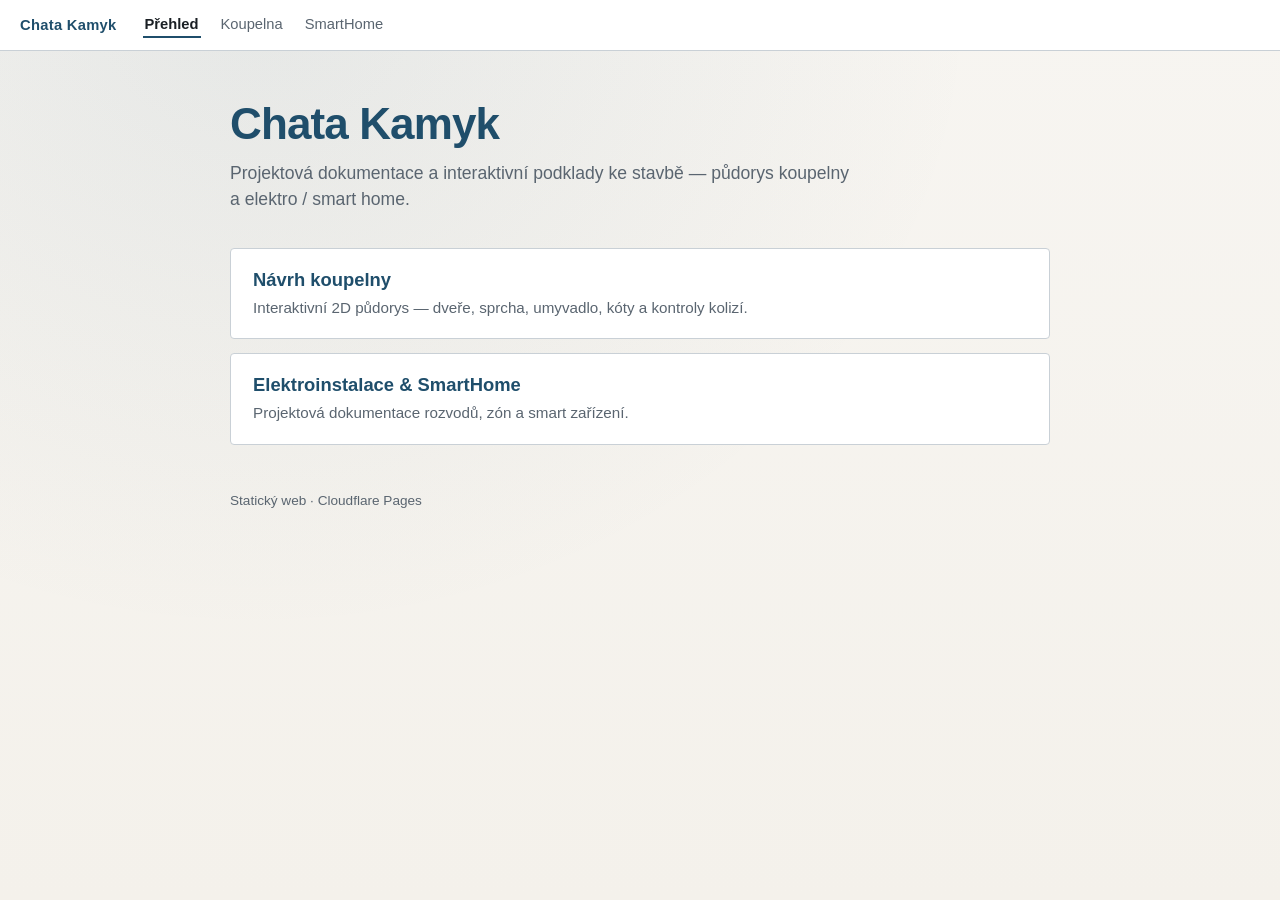
==== index.html @ 38c77383 "feat: Chata Kamyk docs hub with koupelna and SmartHome Standalone project documentation site with sh" ====
<!DOCTYPE html>
<html lang="cs">
<head>
<meta charset="utf-8">
<meta name="viewport" content="width=device-width, initial-scale=1">
<title>Chata Kamyk — projektová dokumentace</title>
<link rel="stylesheet" href="assets/site.css">
<style>
  body {
    margin: 0;
    font-family: "IBM Plex Sans", "Segoe UI", Helvetica, Arial, sans-serif;
    color: var(--site-ink);
    background:
      radial-gradient(ellipse at 20% 0%, rgba(31, 78, 107, 0.08), transparent 50%),
      linear-gradient(180deg, #f7f5f1 0%, var(--site-bg) 100%);
    min-height: 100vh;
  }
  main {
    max-width: 820px;
    margin: 0 auto;
    padding: 48px 20px 64px;
  }
  h1 {
    font-size: clamp(2rem, 5vw, 2.75rem);
    margin: 0 0 12px;
    letter-spacing: -0.02em;
    color: var(--site-accent);
  }
  .lead {
    font-size: 1.1rem;
    color: var(--site-muted);
    margin: 0 0 36px;
    max-width: 36em;
    line-height: 1.45;
  }
  .docs {
    display: grid;
    gap: 14px;
  }
  .docs a {
    display: block;
    padding: 20px 22px;
    background: var(--site-panel);
    border: 1px solid var(--site-line);
    border-radius: 4px;
    text-decoration: none;
    color: inherit;
    transition: border-color 0.15s ease, transform 0.15s ease;
  }
  .docs a:hover {
    border-color: var(--site-accent);
    transform: translateY(-1px);
  }
  .docs h2 {
    margin: 0 0 6px;
    font-size: 1.15rem;
    color: var(--site-accent);
  }
  .docs p {
    margin: 0;
    color: var(--site-muted);
    font-size: 0.95rem;
    line-height: 1.4;
  }
  footer {
    margin-top: 48px;
    font-size: 0.85rem;
    color: var(--site-muted);
  }
</style>
</head>
<body>
  <nav class="site-nav" aria-label="Hlavní navigace">
    <a class="brand" href="./">Chata Kamyk</a>
    <a class="active" href="./">Přehled</a>
    <a href="koupelna/">Koupelna</a>
    <a href="smarthome/">SmartHome</a>
  </nav>
  <main>
    <h1>Chata Kamyk</h1>
    <p class="lead">Projektová dokumentace a interaktivní podklady ke stavbě — půdorys koupelny a elektro / smart home.</p>
    <div class="docs">
      <a href="koupelna/">
        <h2>Návrh koupelny</h2>
        <p>Interaktivní 2D půdorys — dveře, sprcha, umyvadlo, kóty a kontroly kolizí.</p>
      </a>
      <a href="smarthome/">
        <h2>Elektroinstalace &amp; SmartHome</h2>
        <p>Projektová dokumentace rozvodů, zón a smart zařízení.</p>
      </a>
    </div>
    <footer>Statický web · Cloudflare Pages</footer>
  </main>
</body>
</html>
---- assets/site.css ----
/* Shared site chrome for Chata Kamyk docs hub */
:root {
  --site-ink: #1a1f24;
  --site-muted: #5a6570;
  --site-line: #c9d0d6;
  --site-bg: #f4f1eb;
  --site-panel: #fff;
  --site-accent: #1f4e6b;
}

.site-nav {
  display: flex;
  flex-wrap: wrap;
  align-items: center;
  gap: 8px 18px;
  padding: 12px 20px;
  background: var(--site-panel);
  border-bottom: 1px solid var(--site-line);
  font-family: "IBM Plex Sans", "Segoe UI", Helvetica, Arial, sans-serif;
  font-size: 0.92rem;
  position: sticky;
  top: 0;
  z-index: 50;
}

.site-nav .brand {
  font-weight: 700;
  letter-spacing: 0.02em;
  color: var(--site-accent);
  text-decoration: none;
  margin-right: 8px;
}

.site-nav a:not(.brand) {
  color: var(--site-muted);
  text-decoration: none;
  padding: 4px 2px;
  border-bottom: 2px solid transparent;
}

.site-nav a:not(.brand):hover {
  color: var(--site-ink);
}

.site-nav a.active {
  color: var(--site-ink);
  border-bottom-color: var(--site-accent);
  font-weight: 600;
}

@media print {
  .site-nav { display: none !important; }
}
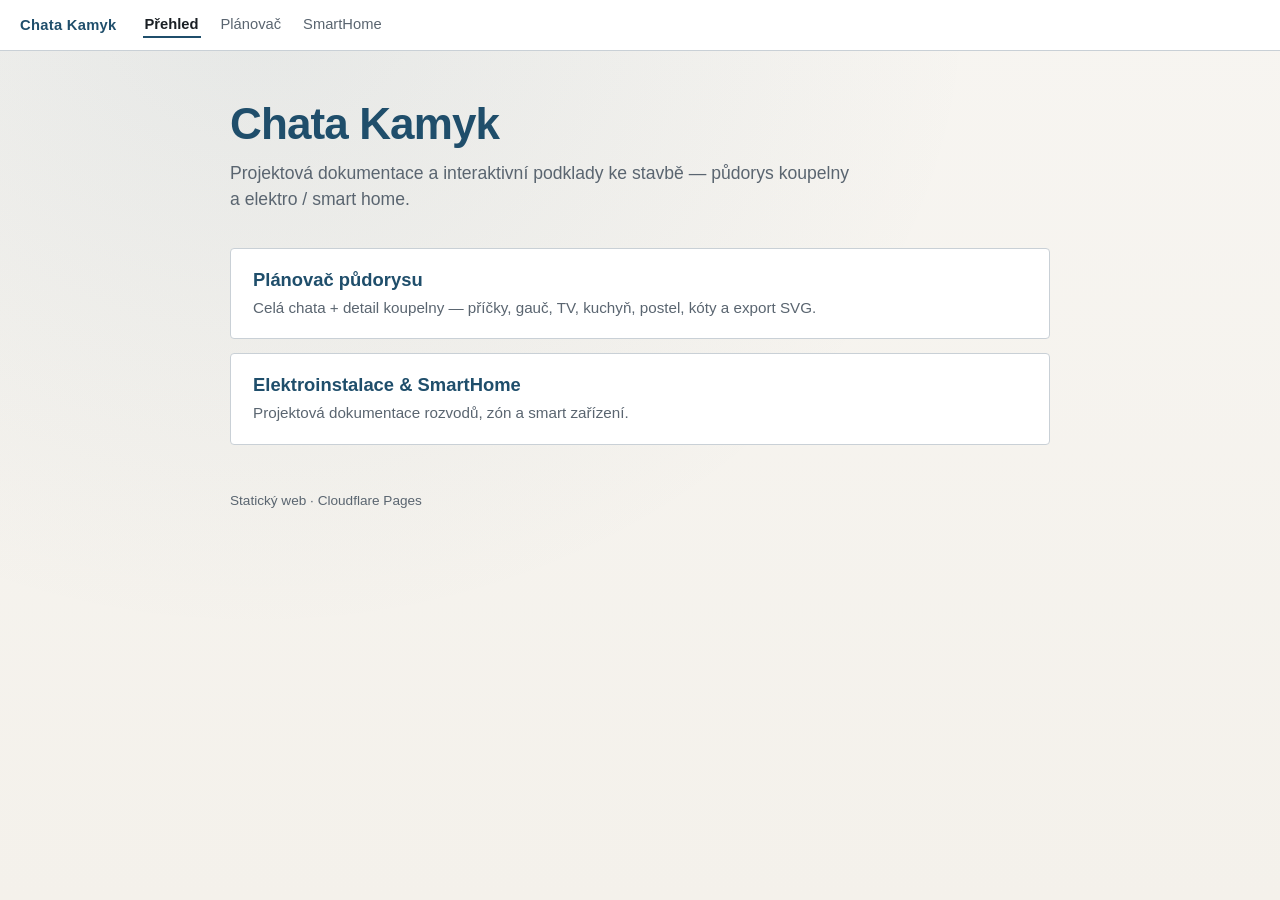
==== commit ecf6f1dc: "feat: planner v2 with cabin and bathroom tabs Two-step interactive floorplan: draggable partitions, " ====
--- a/index.html
+++ b/index.html
@@ -73,7 +73,7 @@
   <nav class="site-nav" aria-label="Hlavní navigace">
     <a class="brand" href="./">Chata Kamyk</a>
     <a class="active" href="./">Přehled</a>
-    <a href="koupelna/">Koupelna</a>
+    <a href="koupelna/">Plánovač</a>
     <a href="smarthome/">SmartHome</a>
   </nav>
   <main>
@@ -81,8 +81,8 @@
     <p class="lead">Projektová dokumentace a interaktivní podklady ke stavbě — půdorys koupelny a elektro / smart home.</p>
     <div class="docs">
       <a href="koupelna/">
-        <h2>Návrh koupelny</h2>
-        <p>Interaktivní 2D půdorys — dveře, sprcha, umyvadlo, kóty a kontroly kolizí.</p>
+        <h2>Plánovač půdorysu</h2>
+        <p>Celá chata + detail koupelny — příčky, gauč, TV, kuchyň, postel, kóty a export SVG.</p>
       </a>
       <a href="smarthome/">
         <h2>Elektroinstalace &amp; SmartHome</h2>
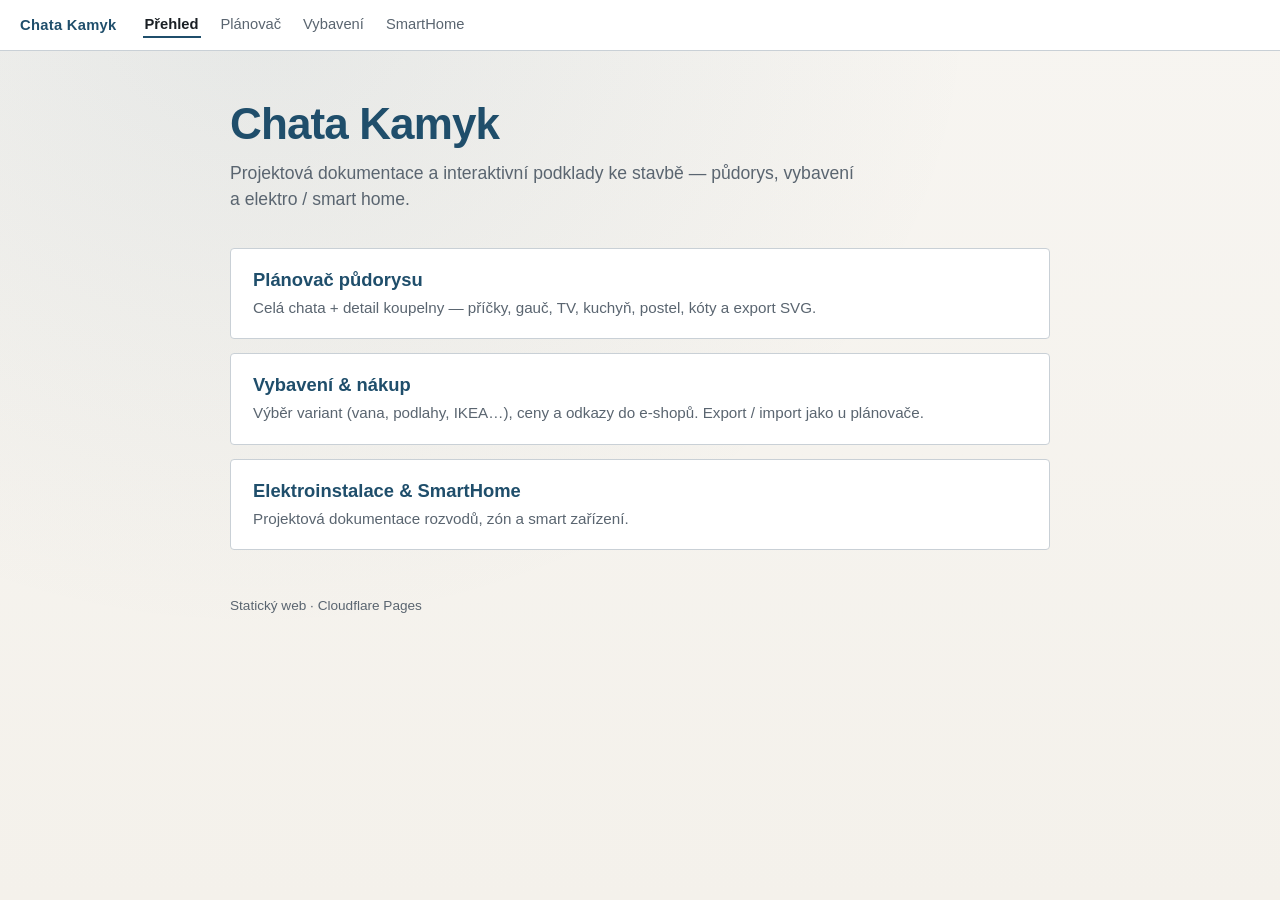
==== commit 6b65f869: "Restore Vybavení & nákup section into the repo. It lived only on Pages (never committed), so tablet " ====
--- a/index.html
+++ b/index.html
@@ -74,15 +74,20 @@
     <a class="brand" href="./">Chata Kamyk</a>
     <a class="active" href="./">Přehled</a>
     <a href="koupelna/">Plánovač</a>
+    <a href="vybaveni/">Vybavení</a>
     <a href="smarthome/">SmartHome</a>
   </nav>
   <main>
     <h1>Chata Kamyk</h1>
-    <p class="lead">Projektová dokumentace a interaktivní podklady ke stavbě — půdorys koupelny a elektro / smart home.</p>
+    <p class="lead">Projektová dokumentace a interaktivní podklady ke stavbě — půdorys, vybavení a elektro / smart home.</p>
     <div class="docs">
       <a href="koupelna/">
         <h2>Plánovač půdorysu</h2>
         <p>Celá chata + detail koupelny — příčky, gauč, TV, kuchyň, postel, kóty a export SVG.</p>
+      </a>
+      <a href="vybaveni/">
+        <h2>Vybavení &amp; nákup</h2>
+        <p>Výběr variant (vana, podlahy, IKEA…), ceny a odkazy do e-shopů. Export / import jako u plánovače.</p>
       </a>
       <a href="smarthome/">
         <h2>Elektroinstalace &amp; SmartHome</h2>
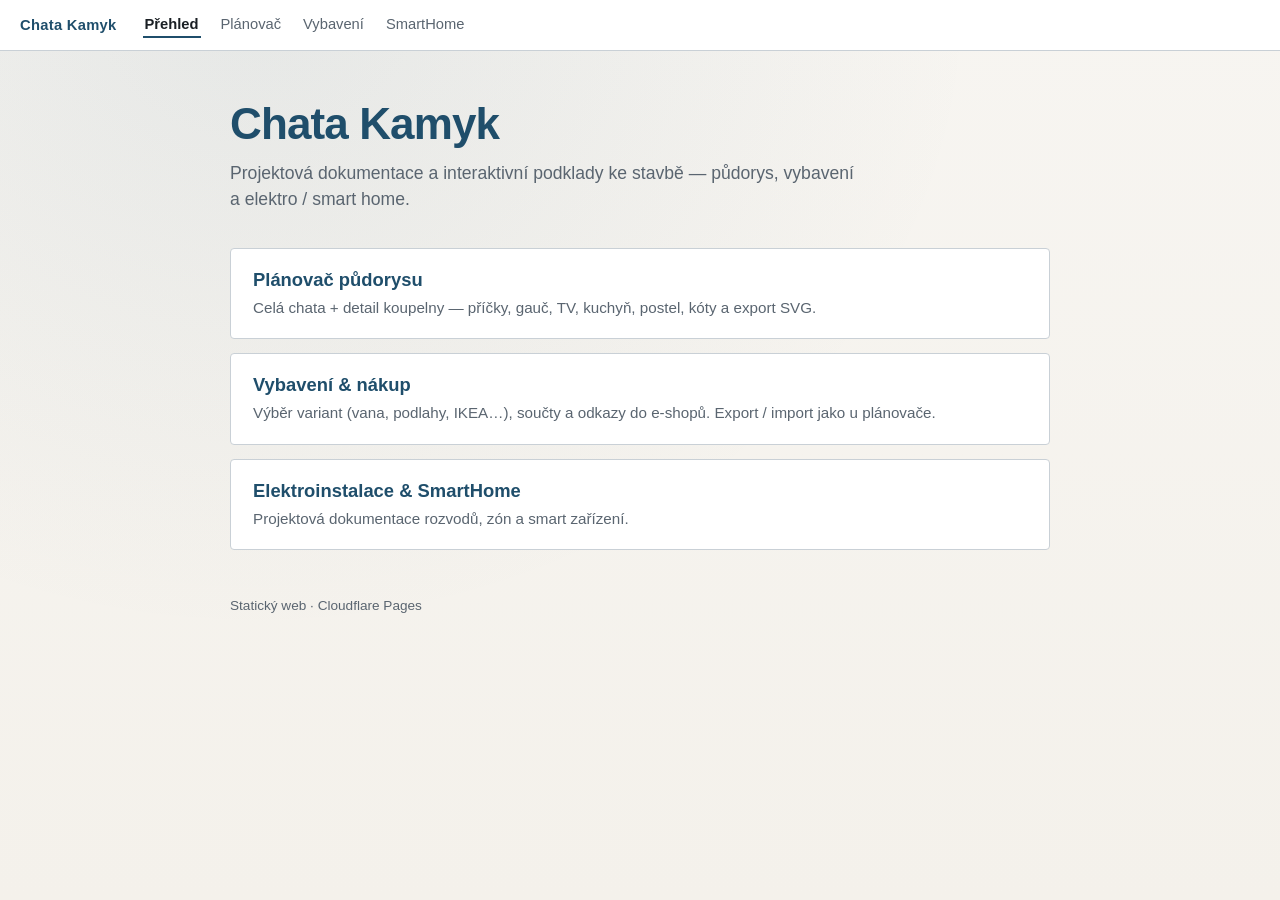
==== commit 0bbc10c2: "Document the cabin site and publish the equipment catalog on the hub. Co-authored-by: Cursor <cursor" ====
--- a/index.html
+++ b/index.html
@@ -87,7 +87,7 @@
       </a>
       <a href="vybaveni/">
         <h2>Vybavení &amp; nákup</h2>
-        <p>Výběr variant (vana, podlahy, IKEA…), ceny a odkazy do e-shopů. Export / import jako u plánovače.</p>
+        <p>Výběr variant (vana, podlahy, IKEA…), součty a odkazy do e-shopů. Export / import jako u plánovače.</p>
       </a>
       <a href="smarthome/">
         <h2>Elektroinstalace &amp; SmartHome</h2>
